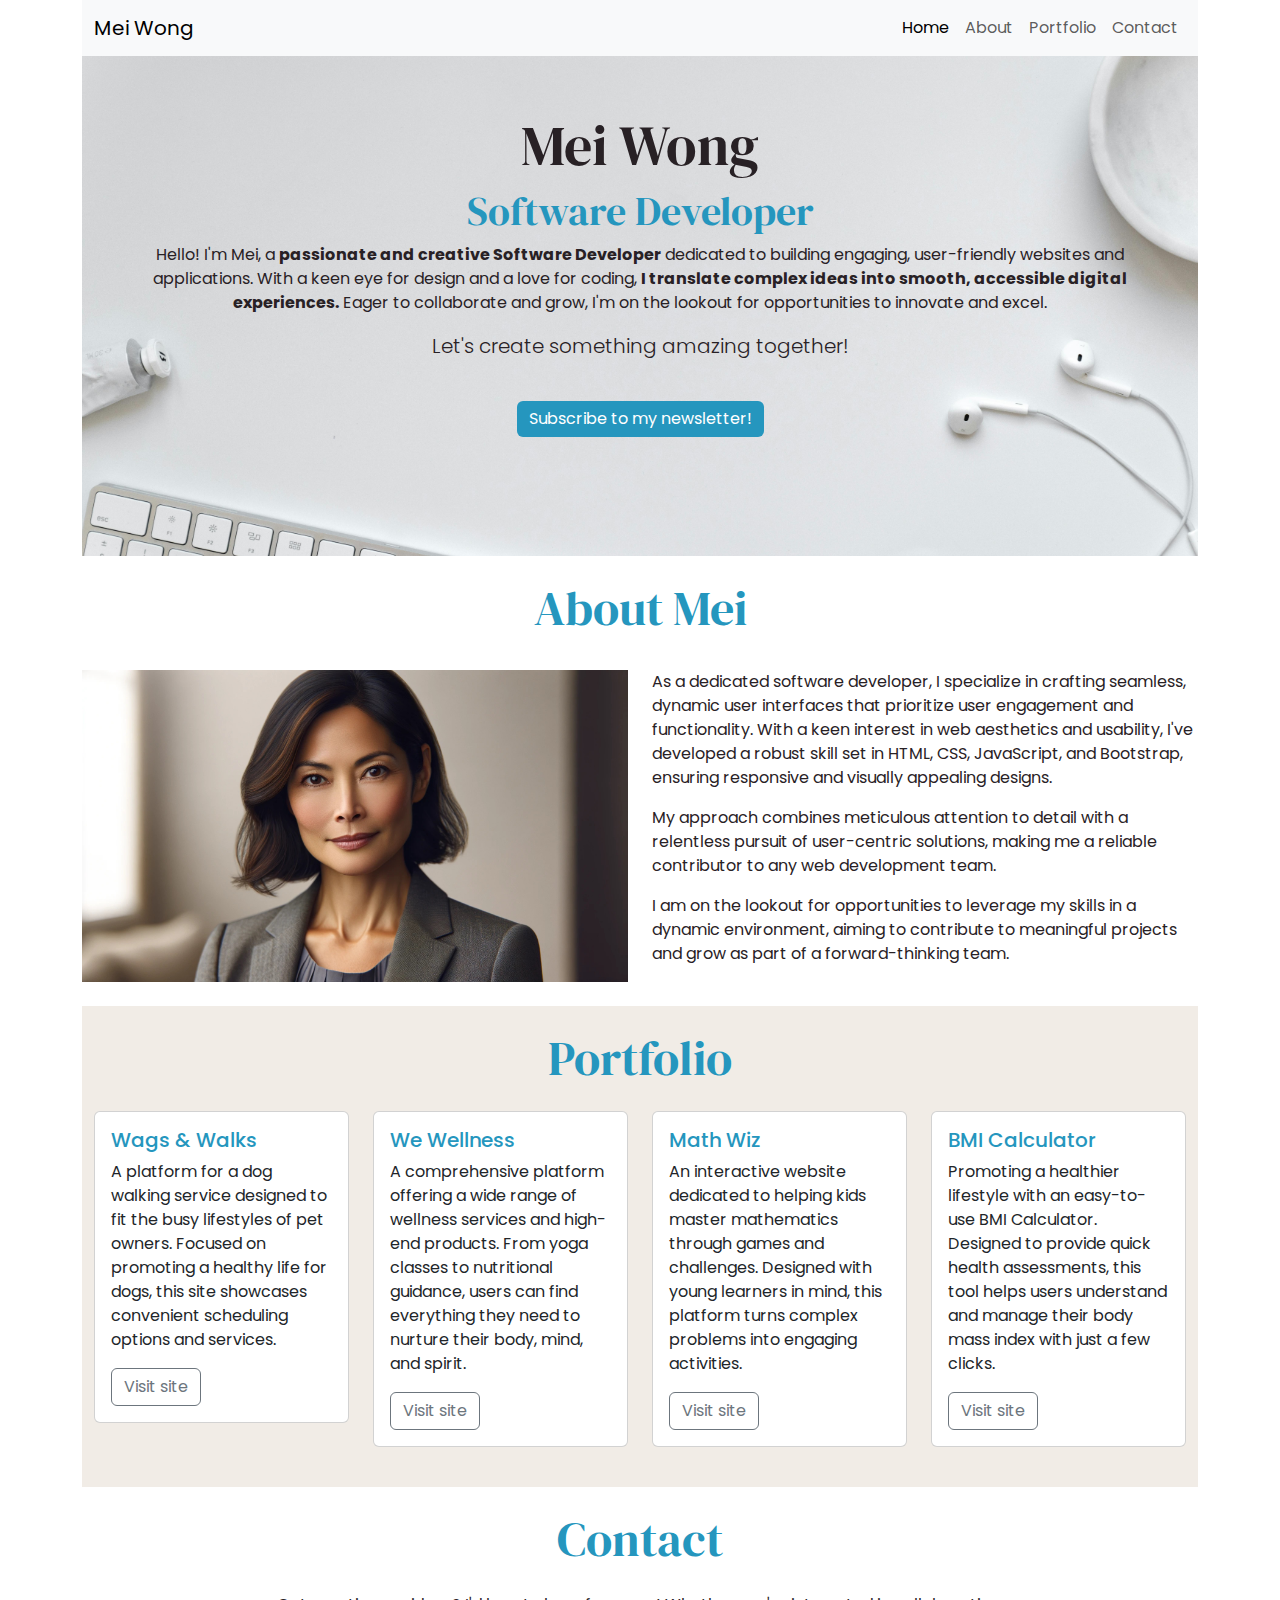
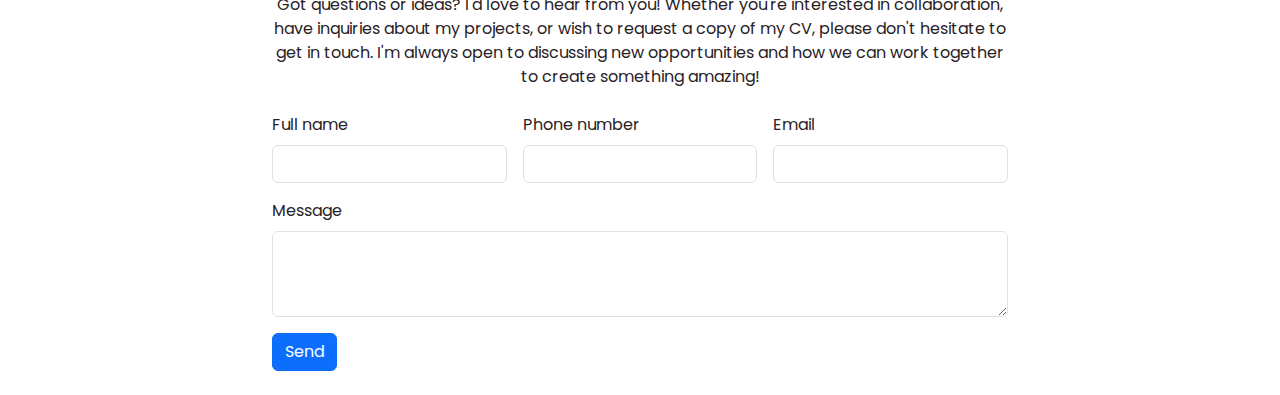
==== index.html @ 1feaf0b5 "Insomnia coding is never a good idea." ====
<!DOCTYPE html>
<html lang="en">
  <head>
    <meta charset="UTF-8" />
    <meta name="viewport" content="width=device-width, initial-scale=1.0" />
    <title>Mei Wong | Software Developer</title>
    <!-- Bootstrap CSS -->
    <link
      href="https://cdn.jsdelivr.net/npm/bootstrap@5.3.3/dist/css/bootstrap.min.css"
      rel="stylesheet"
      integrity="sha384-QWTKZyjpPEjISv5WaRU9OFeRpok6YctnYmDr5pNlyT2bRjXh0JMhjY6hW+ALEwIH"
      crossorigin="anonymous"
    />
    <link rel="stylesheet" href="assets/css/style.css" />
  </head>
  <body>
    <!-- header -->
    <header class="container">
      <!-- navigation -->
      <!-- 
        navbar-expand-sm changed to navbar-expand-sm to only show collapsed menu on xs and small screens,
        mb-4 used to add margin under navbar 
      -->
      <nav class="navbar navbar-expand-sm bg-body-tertiary">
        <div class="container-fluid">
          <a class="navbar-brand" href="#">Mei Wong</a>
          <button
            class="navbar-toggler"
            type="button"
            data-bs-toggle="collapse"
            data-bs-target="#navbarSupportedContent"
            aria-controls="navbarSupportedContent"
            aria-expanded="false"
            aria-label="Toggle navigation"
          >
            <span class="navbar-toggler-icon"></span>
          </button>
          <div class="collapse navbar-collapse" id="navbarSupportedContent">
            <!-- me-auto changed to ms-auto to push navbar-nav contents to the right of the navbar -->
            <ul class="navbar-nav ms-auto mb-2 mb-lg-0">
              <li class="nav-item">
                <a class="nav-link active" aria-current="page" href="#">Home</a>
              </li>
              <li class="nav-item">
                <a class="nav-link" href="#about">About</a>
              </li>
              <li class="nav-item">
                <a class="nav-link" href="#portfolio">Portfolio</a>
              </li>
              <li class="nav-item">
                <a class="nav-link" href="#contact">Contact</a>
              </li>
            </ul>
          </div>
        </div>
      </nav>

      <!-- Hero section -->
      <section class="row">
        <!-- text-center class used to centre text -->
        <div id="hero-section" class="col-12 text-center">
          <div class="hero-background-img">
            <h1 class="display-4">Mei Wong</h1>
            <h2 class="display-6">Software Developer</h2>
            <p>
              Hello! I'm Mei, a
              <strong>passionate and creative Software Developer</strong>
              dedicated to building engaging, user-friendly websites and
              applications. With a keen eye for design and a love for coding,
              <strong
                >I translate complex ideas into smooth, accessible digital
                experiences.</strong
              >
              Eager to collaborate and grow, I'm on the lookout for
              opportunities to innovate and excel.
            </p>
            <p class="lead">Let's create something amazing together!</p>

            <!-- 
            Button trigger modal 
            mb-4 used to add margin under button 
            do not change the ID of the button or a specific event listener will need to be set using JS (outside of scope for students) 
          -->
            <button
              id="subscribe-button"
              type="button"
              class="btn btn-primary my-4"
              data-bs-toggle="modal"
              data-bs-target="#exampleModal"
            >
              Subscribe to my newsletter!
            </button>
          </div>
        </div>
      </section>
    </header>
    <main class="container">
      <section id="about" class="row">
        <!-- mb-4 used to add margin under heading -->
        <div class="col-12 text-center my-4">
          <h2 class="display-5">About Mei</h2>
        </div>
        <!-- mb-4 used to add margin under image -->
        <div class="col-12 col-md-6 mb-4">
          <!-- img-fluid class makes the image responsive to its container -->
          <img
            src="assets/images/mei-wong.jpg"
            class="img-fluid"
            alt="Mei Wong"
          />
        </div>
        <div class="col-12 col-md-6">
          <p>
            As a dedicated software developer, I specialize in crafting
            seamless, dynamic user interfaces that prioritize user engagement
            and functionality. With a keen interest in web aesthetics and
            usability, I've developed a robust skill set in HTML, CSS,
            JavaScript, and Bootstrap, ensuring responsive and visually
            appealing designs.
          </p>
          <p>
            My approach combines meticulous attention to detail with a
            relentless pursuit of user-centric solutions, making me a reliable
            contributor to any web development team.
          </p>
          <p>
            I am on the lookout for opportunities to leverage my skills in a
            dynamic environment, aiming to contribute to meaningful projects and
            grow as part of a forward-thinking team.
          </p>
        </div>
      </section>
      <section id="portfolio" class="container mb-4 pb-4">
        <div class="row">
          <div class="col-12">
            <h2 class="display-5 text-center my-4">Portfolio</h2>
          </div>
          <div class="col-12 col-md-6 col-lg-3">
            <div class="card mb-3">
              <div class="card-body">
                <h5 class="card-title">Wags & Walks</h5>
                <p class="card-text">
                  A platform for a dog walking service designed to fit the busy
                  lifestyles of pet owners. Focused on promoting a healthy life
                  for dogs, this site showcases convenient scheduling options
                  and services.
                </p>
                <a href="#" class="btn btn-outline-secondary">Visit site</a>
              </div>
            </div>
          </div>
          <div class="col-12 col-md-6 col-lg-3">
            <div class="card mb-3">
              <div class="card-body">
                <h5 class="card-title">We Wellness</h5>
                <p class="card-text">
                  A comprehensive platform offering a wide range of wellness
                  services and high-end products. From yoga classes to
                  nutritional guidance, users can find everything they need to
                  nurture their body, mind, and spirit.
                </p>
                <a href="#" class="btn btn-outline-secondary">Visit site</a>
              </div>
            </div>
          </div>
          <div class="col-12 col-md-6 col-lg-3">
            <div class="card mb-3">
              <div class="card-body">
                <h5 class="card-title">Math Wiz</h5>
                <p class="card-text">
                  An interactive website dedicated to helping kids master
                  mathematics through games and challenges. Designed with young
                  learners in mind, this platform turns complex problems into
                  engaging activities.
                </p>
                <a href="#" class="btn btn-outline-secondary">Visit site</a>
              </div>
            </div>
          </div>
          <div class="col-12 col-md-6 col-lg-3">
            <div class="card mb-3">
              <div class="card-body">
                <h5 class="card-title">BMI Calculator</h5>
                <p class="card-text">
                  Promoting a healthier lifestyle with an easy-to-use BMI
                  Calculator. Designed to provide quick health assessments, this
                  tool helps users understand and manage their body mass index
                  with just a few clicks.
                </p>
                <a href="#" class="btn btn-outline-secondary">Visit site</a>
              </div>
            </div>
          </div>
        </div>
      </section>
    </main>
    <footer id="contact" class="container">
      <div class="row justify-content-center">
        <div class="col-12 col-md-10 col-lg-8 text-center">
          <h2 class="display-5 mb-4">Contact</h2>
          <p class="mb-4">
            Got questions or ideas? I'd love to hear from you! Whether you're
            interested in collaboration, have inquiries about my projects, or
            wish to request a copy of my CV, please don't hesitate to get in
            touch. I'm always open to discussing new opportunities and how we
            can work together to create something amazing!
          </p>
        </div>
        <div class="col-12 col-md-10 col-lg-8">
          <form class="row g-3 mb-4">
            <div class="col-lg-4">
              <label for="name" class="form-label">Full name</label>
              <input type="text" class="form-control" id="name" />
            </div>
            <div class="col-lg-4">
              <label for="phonenumber" class="form-label">Phone number</label>
              <input type="number" class="form-control" id="phonenumber" />
            </div>
            <div class="col-lg-4">
              <label for="email" class="form-label">Email</label>
              <input type="email" class="form-control" id="email" />
            </div>
            <div class="col-12">
              <label for="message" class="form-label">Message</label>
              <textarea class="form-control" id="message" rows="3"></textarea>
            </div>
            <div class="col-12">
              <button type="submit" class="btn btn-primary">Send</button>
            </div>
          </form>
        </div>
      </div>
    </footer>

    <!-- Modal -->
    <div
      class="modal fade"
      id="exampleModal"
      tabindex="-1"
      aria-labelledby="exampleModalLabel"
      aria-hidden="true"
    >
      <div class="modal-dialog">
        <div class="modal-content">
          <div class="modal-header">
            <h1 class="modal-title fs-5" id="exampleModalLabel">Subscribe</h1>
            <button
              type="button"
              class="btn-close"
              data-bs-dismiss="modal"
              aria-label="Close"
            ></button>
          </div>
          <div class="modal-body">
            <form class="row g-3">
              <div class="col-12">
                <p>
                  Join my newsletter for the latest updates on my projects,
                  coding tips, and industry insights delivered straight to your
                  inbox.
                </p>
              </div>
              <div class="col-12">
                <label for="inputName" class="form-label">Name</label>
                <input
                  type="text"
                  class="form-control"
                  id="inputName"
                  required
                />
              </div>
              <div class="col-12">
                <label for="inputEmail" class="form-label">Email</label>
                <input
                  type="email"
                  class="form-control"
                  id="inputEmail"
                  required
                />
              </div>
              <div class="col-12 mb-4">
                <button
                  type="submit"
                  id="sign-up-button"
                  class="btn btn-primary"
                >
                  Sign up!
                </button>
              </div>
            </form>
          </div>
        </div>
      </div>
    </div>

    <!-- Bootstrap JS -->
    <script
      src="https://cdn.jsdelivr.net/npm/bootstrap@5.3.3/dist/js/bootstrap.bundle.min.js"
      integrity="sha384-YvpcrYf0tY3lHB60NNkmXc5s9fDVZLESaAA55NDzOxhy9GkcIdslK1eN7N6jIeHz"
      crossorigin="anonymous"
    ></script>
  </body>
</html>
---- assets/css/style.css ----
/*  
mid-blue: #2596be
very dark brown: #282125
Smoky cream: #f1ece6
*/

@import url('https://fonts.googleapis.com/css2?family=DM+Serif+Display:ital@0;1&family=Poppins&display=swap');

body {
    font-family: "Poppins", sans-serif;
    color: #282125;
}

h1,
h2,
h3 {
    font-family: "DM Serif Display", serif;
}

.hero-background-img {
    background-image: url("../images/background.jpg");
    background-size: cover;
    background-position: center;
    min-height: 500px;
    padding: 5%;
}

#subscribe-button,
#sign-up-button {
    background-color: #2596be;
    border: #2596be
}

#portfolio {
    background-color: #f1ece6;
}

#portfolio .card-title,
h2 {
    color: #2596be;
}
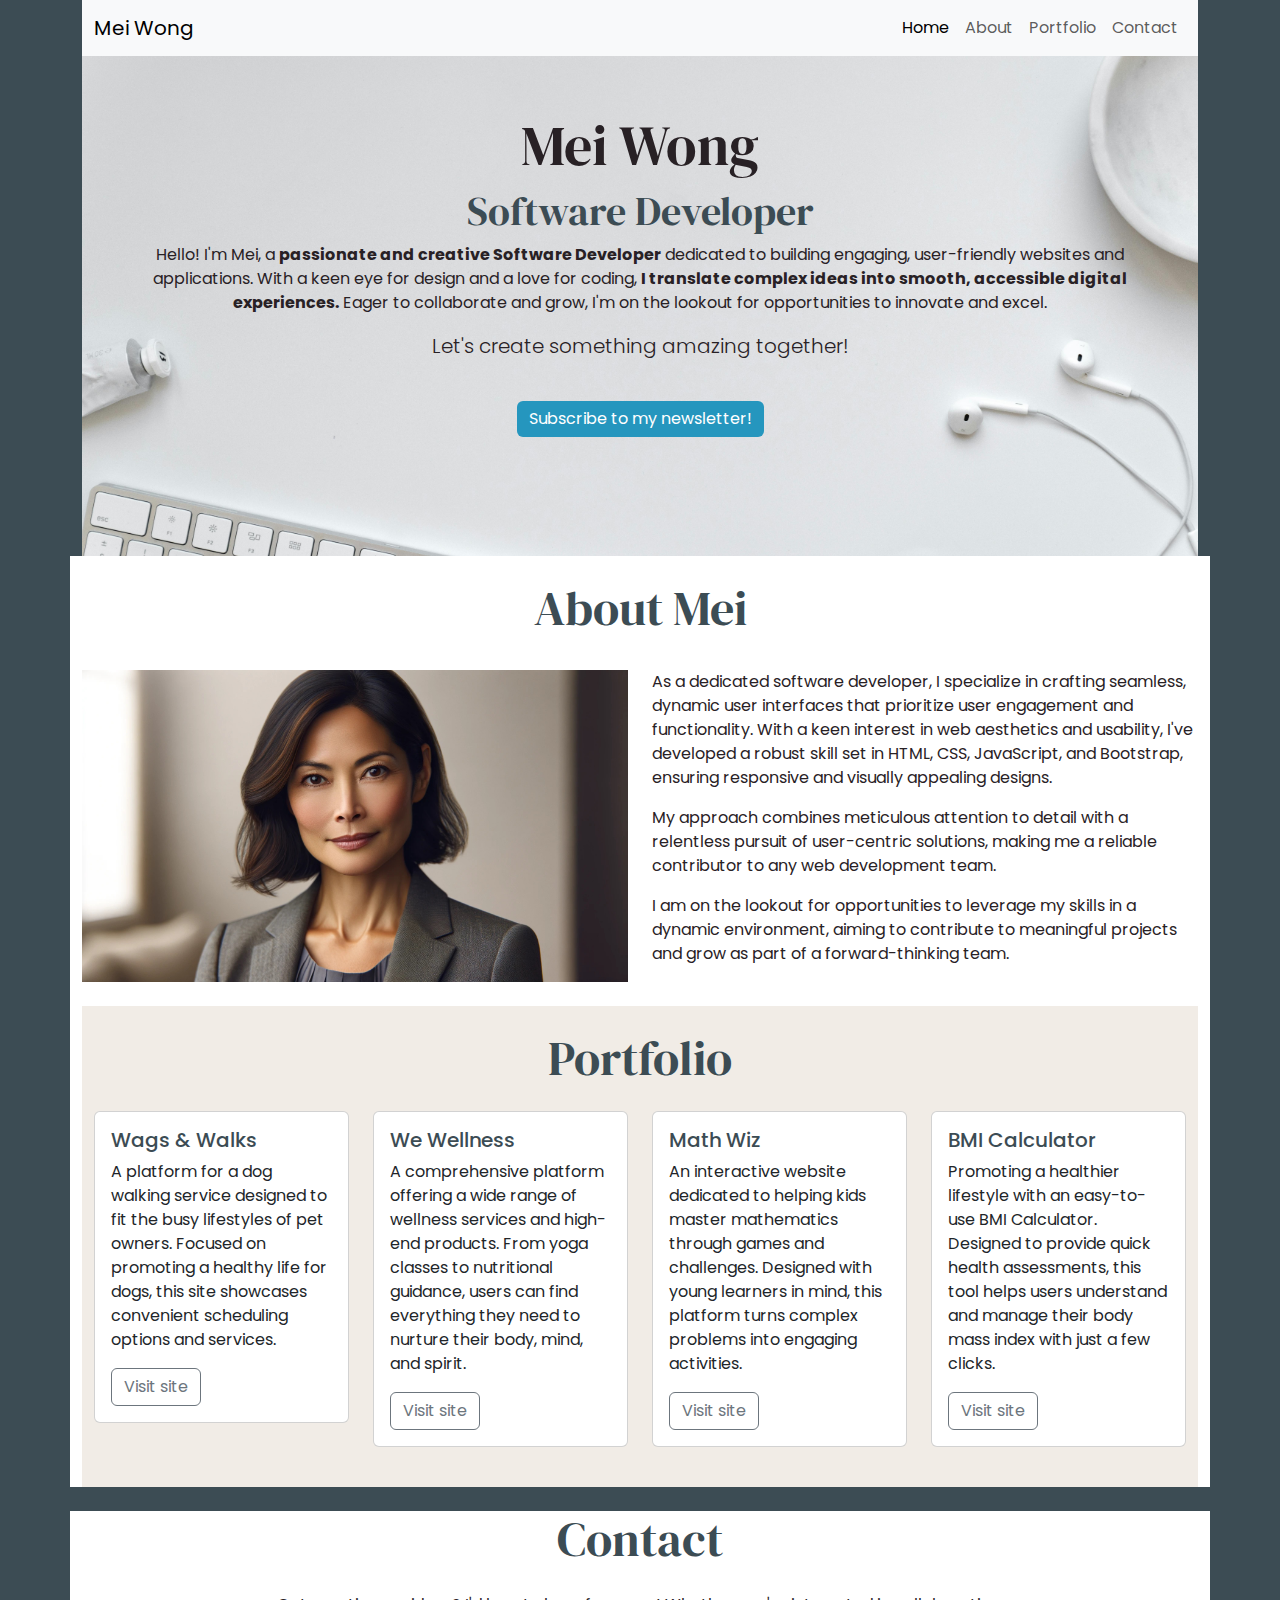
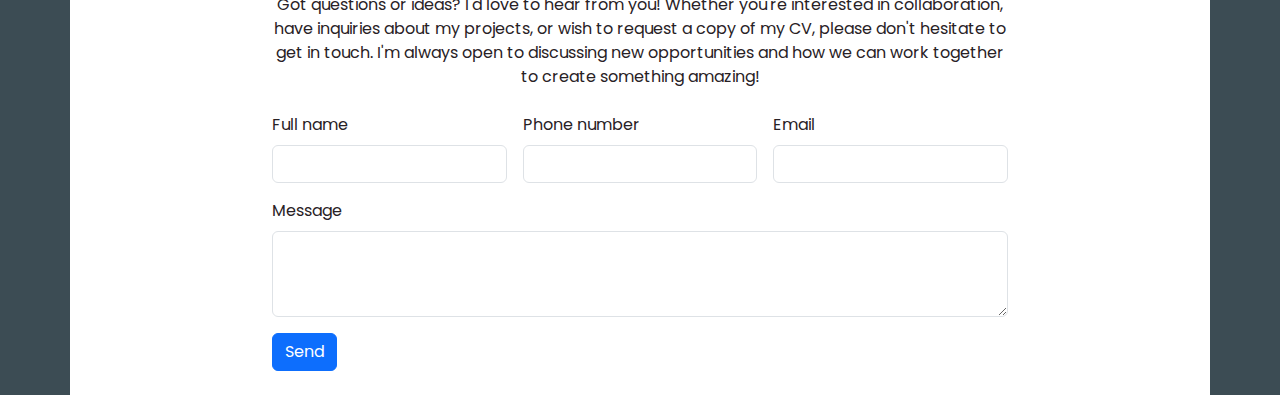
==== commit 0afc8982: "Update styling - some errors to fix" ====
--- a/index.html
+++ b/index.html
@@ -94,7 +94,7 @@
         </div>
       </section>
     </header>
-    <main class="container">
+    <main class="container white-background">
       <section id="about" class="row">
         <!-- mb-4 used to add margin under heading -->
         <div class="col-12 text-center my-4">
@@ -194,7 +194,7 @@
         </div>
       </section>
     </main>
-    <footer id="contact" class="container">
+    <footer id="contact" class="container white-background">
       <div class="row justify-content-center">
         <div class="col-12 col-md-10 col-lg-8 text-center">
           <h2 class="display-5 mb-4">Contact</h2>
--- a/assets/css/style.css
+++ b/assets/css/style.css
@@ -1,6 +1,7 @@
 /*  
 mid-blue: #2596be
 very dark brown: #282125
+dark-blue: #3c4c54
 Smoky cream: #f1ece6
 */
 
@@ -9,6 +10,7 @@
 body {
     font-family: "Poppins", sans-serif;
     color: #282125;
+    background-color: #3c4c54;
 }
 
 h1,
@@ -31,11 +33,15 @@
     border: #2596be
 }
 
+.white-background {
+    background-color: white;
+}
+
 #portfolio {
     background-color: #f1ece6;
 }
 
 #portfolio .card-title,
 h2 {
-    color: #2596be;
+    color: #3c4c54;
 }
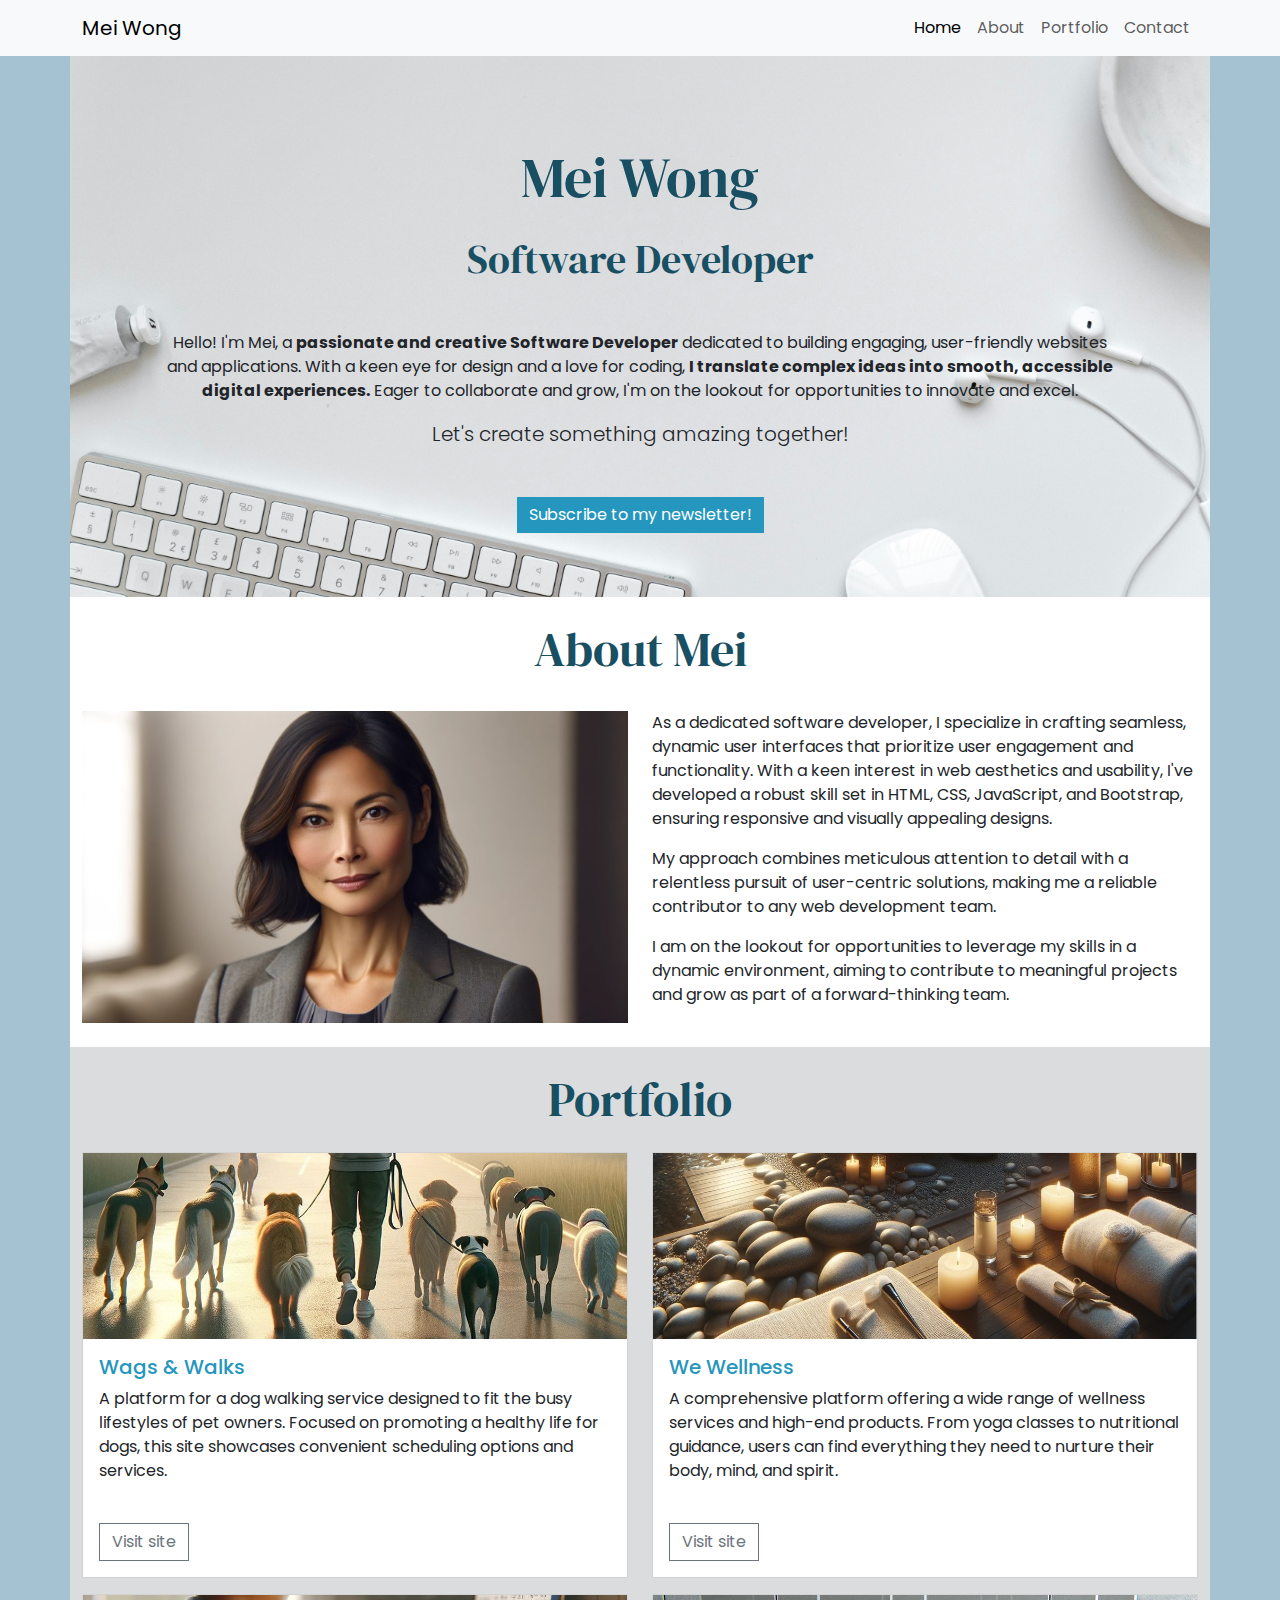
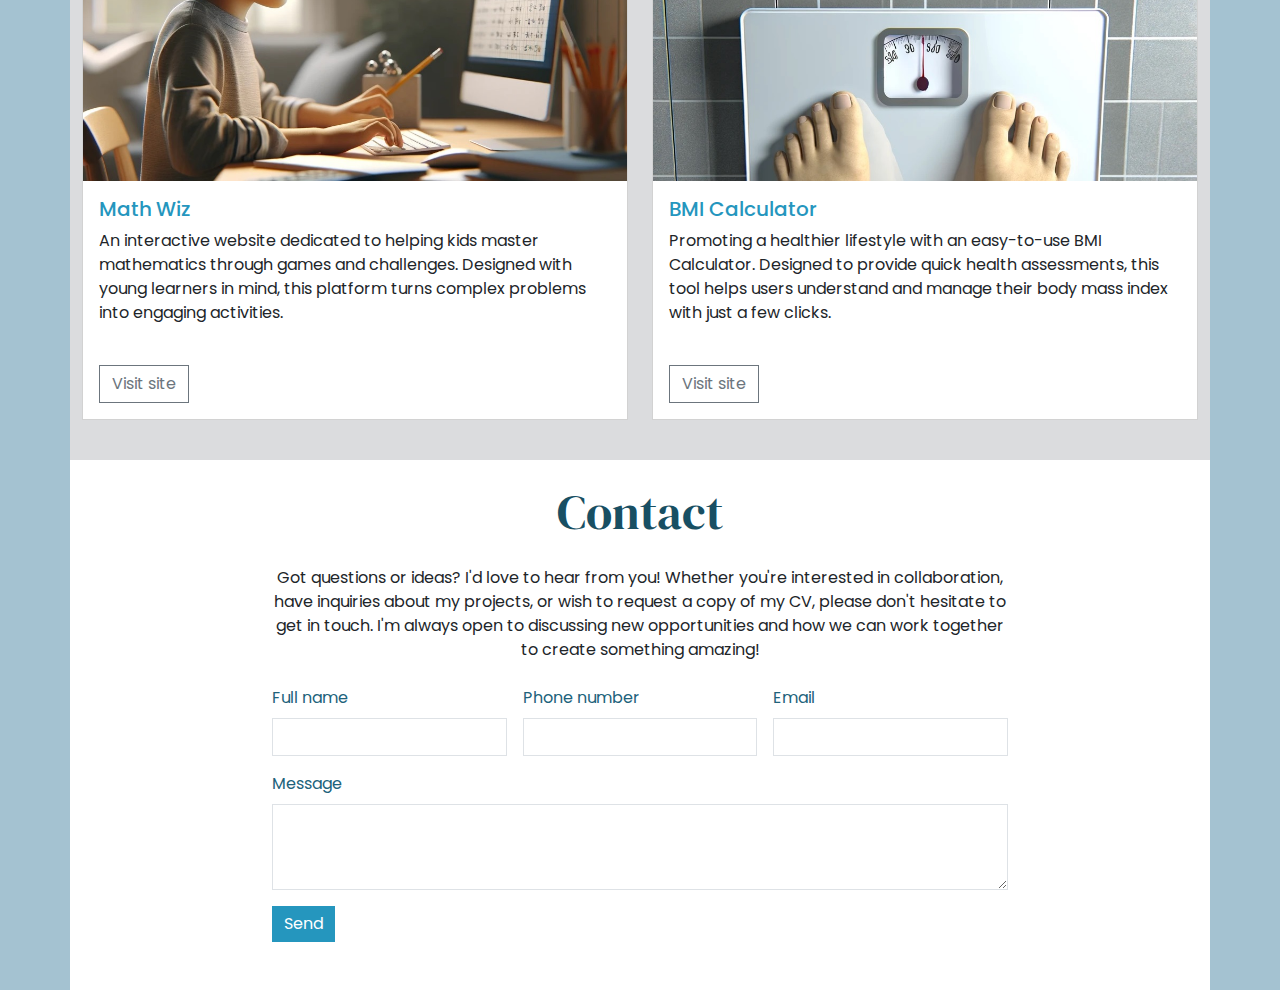
==== commit 0db928ff: "Add remaining sections and styling to home page," ====
--- a/index.html
+++ b/index.html
@@ -4,7 +4,6 @@
     <meta charset="UTF-8" />
     <meta name="viewport" content="width=device-width, initial-scale=1.0" />
     <title>Mei Wong | Software Developer</title>
-    <!-- Bootstrap CSS -->
     <link
       href="https://cdn.jsdelivr.net/npm/bootstrap@5.3.3/dist/css/bootstrap.min.css"
       rel="stylesheet"
@@ -14,129 +13,143 @@
     <link rel="stylesheet" href="assets/css/style.css" />
   </head>
   <body>
+    <!-- navigation -->
+    <!-- 
+        navbar-expand-sm changed to navbar-expand-sm to 
+        only show collapsed menu on xs and small screens 
+    -->
+    <nav class="navbar navbar-expand-sm bg-body-tertiary">
+      <div class="container">
+        <a class="navbar-brand" href="#">Mei Wong</a>
+        <button
+          class="navbar-toggler"
+          type="button"
+          data-bs-toggle="collapse"
+          data-bs-target="#navbarSupportedContent"
+          aria-controls="navbarSupportedContent"
+          aria-expanded="false"
+          aria-label="Toggle navigation"
+        >
+          <span class="navbar-toggler-icon"></span>
+        </button>
+        <div class="collapse navbar-collapse" id="navbarSupportedContent">
+          <!-- me-auto changed to ms-auto to push navbar-nav contents to the right of the navbar -->
+          <ul class="navbar-nav ms-auto mb-lg-0">
+            <li class="nav-item">
+              <a class="nav-link active" aria-current="page" href="#">Home</a>
+            </li>
+            <li class="nav-item">
+              <a class="nav-link" href="#about">About</a>
+            </li>
+            <li class="nav-item">
+              <a class="nav-link" href="#portfolio">Portfolio</a>
+            </li>
+            <li class="nav-item">
+              <a class="nav-link" href="#contact">Contact</a>
+            </li>
+          </ul>
+        </div>
+      </div>
+    </nav>
     <!-- header -->
-    <header class="container">
-      <!-- navigation -->
-      <!-- 
-        navbar-expand-sm changed to navbar-expand-sm to only show collapsed menu on xs and small screens,
-        mb-4 used to add margin under navbar 
-      -->
-      <nav class="navbar navbar-expand-sm bg-body-tertiary">
-        <div class="container-fluid">
-          <a class="navbar-brand" href="#">Mei Wong</a>
+    <header id="hero" class="container">
+      <!-- section with hero image -->
+      <section class="row">
+        <!-- text-center class used to centre all text inside column -->
+        <div class="col-12 text-center">
+          <h1 class="display-4 my-4">Mei Wong</h1>
+          <!-- mb-5 gives extra margin spacing under subheading -->
+          <h2 class="display-6 mb-5">Software Developer</h2>
+          <p>
+            Hello! I'm Mei, a
+            <strong>passionate and creative Software Developer</strong>
+            dedicated to building engaging, user-friendly websites and
+            applications. With a keen eye for design and a love for coding,
+            <strong
+              >I translate complex ideas into smooth, accessible digital
+              experiences.</strong
+            >
+            Eager to collaborate and grow, I'm on the lookout for opportunities
+            to innovate and excel.
+          </p>
+          <!-- mb-5 gives extra margin spacing under lead text -->
+          <p class="lead mb-5">Let's create something amazing together!</p>
+
+          <!-- 
+            Button trigger modal 
+            do not change the data-bs-target of the button or the ID of the modal,
+            otherwise a specific event listener will need to be set using JS 
+            (outside of scope for students) 
+            - custom-button class on button added for custom CSS
+          -->
           <button
-            class="navbar-toggler"
             type="button"
-            data-bs-toggle="collapse"
-            data-bs-target="#navbarSupportedContent"
-            aria-controls="navbarSupportedContent"
-            aria-expanded="false"
-            aria-label="Toggle navigation"
+            class="btn btn-primary custom-button sharp-corners"
+            data-bs-toggle="modal"
+            data-bs-target="#exampleModal"
           >
-            <span class="navbar-toggler-icon"></span>
+            Subscribe to my newsletter!
           </button>
-          <div class="collapse navbar-collapse" id="navbarSupportedContent">
-            <!-- me-auto changed to ms-auto to push navbar-nav contents to the right of the navbar -->
-            <ul class="navbar-nav ms-auto mb-2 mb-lg-0">
-              <li class="nav-item">
-                <a class="nav-link active" aria-current="page" href="#">Home</a>
-              </li>
-              <li class="nav-item">
-                <a class="nav-link" href="#about">About</a>
-              </li>
-              <li class="nav-item">
-                <a class="nav-link" href="#portfolio">Portfolio</a>
-              </li>
-              <li class="nav-item">
-                <a class="nav-link" href="#contact">Contact</a>
-              </li>
-            </ul>
-          </div>
-        </div>
-      </nav>
-
-      <!-- Hero section -->
-      <section class="row">
-        <!-- text-center class used to centre text -->
-        <div id="hero-section" class="col-12 text-center">
-          <div class="hero-background-img">
-            <h1 class="display-4">Mei Wong</h1>
-            <h2 class="display-6">Software Developer</h2>
-            <p>
-              Hello! I'm Mei, a
-              <strong>passionate and creative Software Developer</strong>
-              dedicated to building engaging, user-friendly websites and
-              applications. With a keen eye for design and a love for coding,
-              <strong
-                >I translate complex ideas into smooth, accessible digital
-                experiences.</strong
-              >
-              Eager to collaborate and grow, I'm on the lookout for
-              opportunities to innovate and excel.
-            </p>
-            <p class="lead">Let's create something amazing together!</p>
-
-            <!-- 
-            Button trigger modal 
-            mb-4 used to add margin under button 
-            do not change the ID of the button or a specific event listener will need to be set using JS (outside of scope for students) 
-          -->
-            <button
-              id="subscribe-button"
-              type="button"
-              class="btn btn-primary my-4"
-              data-bs-toggle="modal"
-              data-bs-target="#exampleModal"
-            >
-              Subscribe to my newsletter!
-            </button>
-          </div>
         </div>
       </section>
     </header>
-    <main class="container white-background">
-      <section id="about" class="row">
-        <!-- mb-4 used to add margin under heading -->
-        <div class="col-12 text-center my-4">
-          <h2 class="display-5">About Mei</h2>
-        </div>
-        <!-- mb-4 used to add margin under image -->
-        <div class="col-12 col-md-6 mb-4">
-          <!-- img-fluid class makes the image responsive to its container -->
-          <img
-            src="assets/images/mei-wong.jpg"
-            class="img-fluid"
-            alt="Mei Wong"
-          />
-        </div>
-        <div class="col-12 col-md-6">
-          <p>
-            As a dedicated software developer, I specialize in crafting
-            seamless, dynamic user interfaces that prioritize user engagement
-            and functionality. With a keen interest in web aesthetics and
-            usability, I've developed a robust skill set in HTML, CSS,
-            JavaScript, and Bootstrap, ensuring responsive and visually
-            appealing designs.
-          </p>
-          <p>
-            My approach combines meticulous attention to detail with a
-            relentless pursuit of user-centric solutions, making me a reliable
-            contributor to any web development team.
-          </p>
-          <p>
-            I am on the lookout for opportunities to leverage my skills in a
-            dynamic environment, aiming to contribute to meaningful projects and
-            grow as part of a forward-thinking team.
-          </p>
+
+    <!-- main content -->
+    <main>
+      <!-- About section -->
+      <section id="about" class="container">
+        <div class="row">
+          <!-- my-4 used to add top and bottom margin to heading -->
+          <div class="col-12 text-center my-4">
+            <h2 class="display-5">About Mei</h2>
+          </div>
+          <!-- mb-4 used to add margin under image -->
+          <div class="col-12 col-md-6 mb-4">
+            <!-- img-fluid class makes the image responsive to its container -->
+            <img
+              src="assets/images/mei-wong.jpg"
+              class="img-fluid"
+              alt="Mei Wong"
+            />
+          </div>
+          <!-- mb-4 used to add margin under text -->
+          <div class="col-12 col-md-6 mb-4">
+            <p>
+              As a dedicated software developer, I specialize in crafting
+              seamless, dynamic user interfaces that prioritize user engagement
+              and functionality. With a keen interest in web aesthetics and
+              usability, I've developed a robust skill set in HTML, CSS,
+              JavaScript, and Bootstrap, ensuring responsive and visually
+              appealing designs.
+            </p>
+            <p>
+              My approach combines meticulous attention to detail with a
+              relentless pursuit of user-centric solutions, making me a reliable
+              contributor to any web development team.
+            </p>
+            <p>
+              I am on the lookout for opportunities to leverage my skills in a
+              dynamic environment, aiming to contribute to meaningful projects
+              and grow as part of a forward-thinking team.
+            </p>
+          </div>
         </div>
       </section>
-      <section id="portfolio" class="container mb-4 pb-4">
+      <!-- portfolio section -->
+      <section id="portfolio" class="container">
         <div class="row">
           <div class="col-12">
+            <!-- mb-4 used to add margin under text -->
             <h2 class="display-5 text-center my-4">Portfolio</h2>
           </div>
-          <div class="col-12 col-md-6 col-lg-3">
+          <!-- cols for cards -->
+          <div class="col-12 col-md-6">
             <div class="card mb-3">
+              <img
+                src="assets/images/wags-and-walks.jpg"
+                class="card-img-top"
+                alt="Image of someone walking several dogs early in the morning"
+              />
               <div class="card-body">
                 <h5 class="card-title">Wags & Walks</h5>
                 <p class="card-text">
@@ -149,8 +162,13 @@
               </div>
             </div>
           </div>
-          <div class="col-12 col-md-6 col-lg-3">
+          <div class="col-12 col-md-6">
             <div class="card mb-3">
+              <img
+                src="assets/images/we-wellness.jpg"
+                class="card-img-top"
+                alt="Image of a spa with candles towels and natural material"
+              />
               <div class="card-body">
                 <h5 class="card-title">We Wellness</h5>
                 <p class="card-text">
@@ -163,8 +181,13 @@
               </div>
             </div>
           </div>
-          <div class="col-12 col-md-6 col-lg-3">
+          <div class="col-12 col-md-6">
             <div class="card mb-3">
+              <img
+                src="assets/images/math-wiz.jpg"
+                class="card-img-top"
+                alt="Image of a child practicing math at a computer"
+              />
               <div class="card-body">
                 <h5 class="card-title">Math Wiz</h5>
                 <p class="card-text">
@@ -177,9 +200,18 @@
               </div>
             </div>
           </div>
-          <div class="col-12 col-md-6 col-lg-3">
+          <!-- 
+            mb-4 adds margin to the bottom of the last column, 
+            allowing for extra spacing at the bottom of the portfolio section 
+          -->
+          <div class="col-12 col-md-6 mb-4">
             <div class="card mb-3">
-              <div class="card-body">
+              <img
+                src="assets/images/bmi-calculator.jpg"
+                class="card-img-top"
+                alt="Image of weighing scales seen from the first person view of the person standing on the scales"
+              />
+              <div class="card-body sharp-corners">
                 <h5 class="card-title">BMI Calculator</h5>
                 <p class="card-text">
                   Promoting a healthier lifestyle with an easy-to-use BMI
@@ -194,10 +226,12 @@
         </div>
       </section>
     </main>
-    <footer id="contact" class="container white-background">
+
+    <!-- Contact section -->
+    <footer id="contact" class="container">
       <div class="row justify-content-center">
         <div class="col-12 col-md-10 col-lg-8 text-center">
-          <h2 class="display-5 mb-4">Contact</h2>
+          <h2 class="display-5 my-4">Contact</h2>
           <p class="mb-4">
             Got questions or ideas? I'd love to hear from you! Whether you're
             interested in collaboration, have inquiries about my projects, or
@@ -206,7 +240,7 @@
             can work together to create something amazing!
           </p>
         </div>
-        <div class="col-12 col-md-10 col-lg-8">
+        <div class="col-12 col-md-10 col-lg-8 mb-4">
           <form class="row g-3 mb-4">
             <div class="col-lg-4">
               <label for="name" class="form-label">Full name</label>
@@ -225,7 +259,9 @@
               <textarea class="form-control" id="message" rows="3"></textarea>
             </div>
             <div class="col-12">
-              <button type="submit" class="btn btn-primary">Send</button>
+              <button type="submit" class="btn btn-primary custom-button">
+                Send
+              </button>
             </div>
           </form>
         </div>
@@ -241,7 +277,8 @@
       aria-hidden="true"
     >
       <div class="modal-dialog">
-        <div class="modal-content">
+        <!-- modal-content ID added to target form elements and button with border-radius 0 -->
+        <div class="modal-content sharp-corners" id="modal-content">
           <div class="modal-header">
             <h1 class="modal-title fs-5" id="exampleModalLabel">Subscribe</h1>
             <button
@@ -279,10 +316,11 @@
                 />
               </div>
               <div class="col-12 mb-4">
+                <!-- id added for custom CSS section -->
                 <button
                   type="submit"
                   id="sign-up-button"
-                  class="btn btn-primary"
+                  class="btn btn-primary custom-button"
                 >
                   Sign up!
                 </button>
--- a/assets/css/style.css
+++ b/assets/css/style.css
@@ -1,47 +1,99 @@
 /*  
-mid-blue: #2596be
-very dark brown: #282125
-dark-blue: #3c4c54
-Smoky cream: #f1ece6
+    #b5e6fe; light blue
+    #a4c2d1; egg blue
+    #dbdcde; light grey
+    #2596be; mid-blue
+    #184f63; dark-blue
 */
+
+/* global styles */
 
 @import url('https://fonts.googleapis.com/css2?family=DM+Serif+Display:ital@0;1&family=Poppins&display=swap');
 
 body {
     font-family: "Poppins", sans-serif;
-    color: #282125;
-    background-color: #3c4c54;
+    background-color: #a4c2d1; /* egg blue */
 }
 
 h1,
-h2,
-h3 {
+h2 {
     font-family: "DM Serif Display", serif;
+    color: #184f63; /* dark blue */
 }
 
-.hero-background-img {
+/* Header */
+
+#hero {
+    background-color: #dbdcde; /* light grey */
     background-image: url("../images/background.jpg");
     background-size: cover;
-    background-position: center;
+    background-position: 50% 75%;
     min-height: 500px;
-    padding: 5%;
+    padding: 5% 7%;
 }
 
-#subscribe-button,
-#sign-up-button {
+/* About section */
+
+#about {
+    background-color: white;
+}
+
+/* Buttons */
+
+.custom-button {
     background-color: #2596be;
     border: #2596be
 }
 
-.white-background {
-    background-color: white;
+.custom-button:hover {
+    background-color: #1d6d8a;
+    border: #1d6d8a
 }
 
+/* portfolio customisations */
+
 #portfolio {
-    background-color: #f1ece6;
+    background-color: #dbdcde; /* light grey */
 }
 
-#portfolio .card-title,
-h2 {
-    color: #3c4c54;
+#portfolio .card-title {
+    color: #2596be;
 }
+
+/* fixes one portfolio card being too short 
+on md & lg screens due to text formatting */
+#portfolio .card-text {
+    min-height: 120px;
+}
+
+#portfolio .btn:hover {
+    background-color: #2596be;
+}
+
+/* Contact customisations */
+#contact {
+    background-color: white; 
+}
+
+#contact label {
+    color: #20627b; /* dark blue */
+}
+
+/* Other customisations */
+
+/* Remove bootstrappy curved edges (from buttons, cards, 
+input fields etc) to give site a sharper appearence */
+#portfolio *,
+#contact *,
+#modal-content *,
+.sharp-corners {
+    border-radius: 0;
+}
+
+/* Bootstrap breakpoint for xl screens */
+@media screen and (min-width: 1400px){
+    /* fixes all portfolio cards being too tall on xl screens */
+    #portfolio .card-text {
+        min-height: auto;
+    }
+}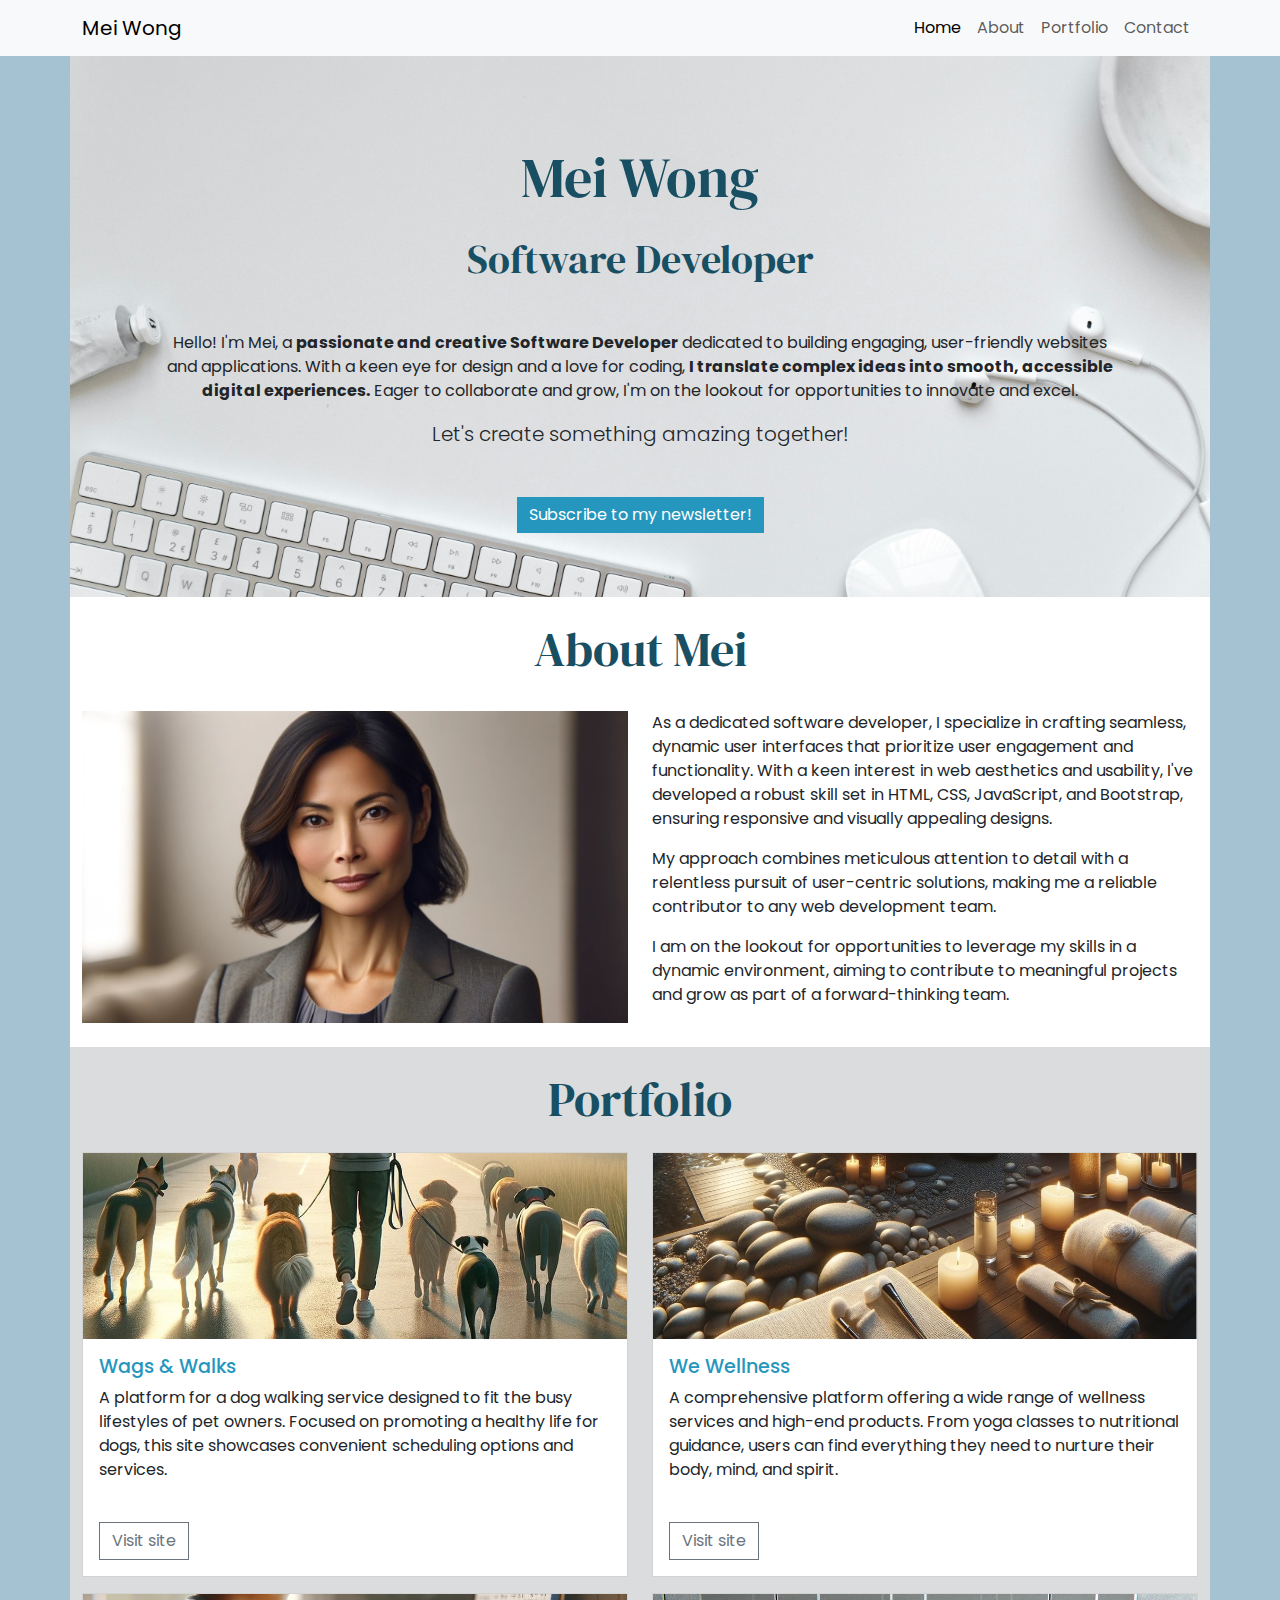
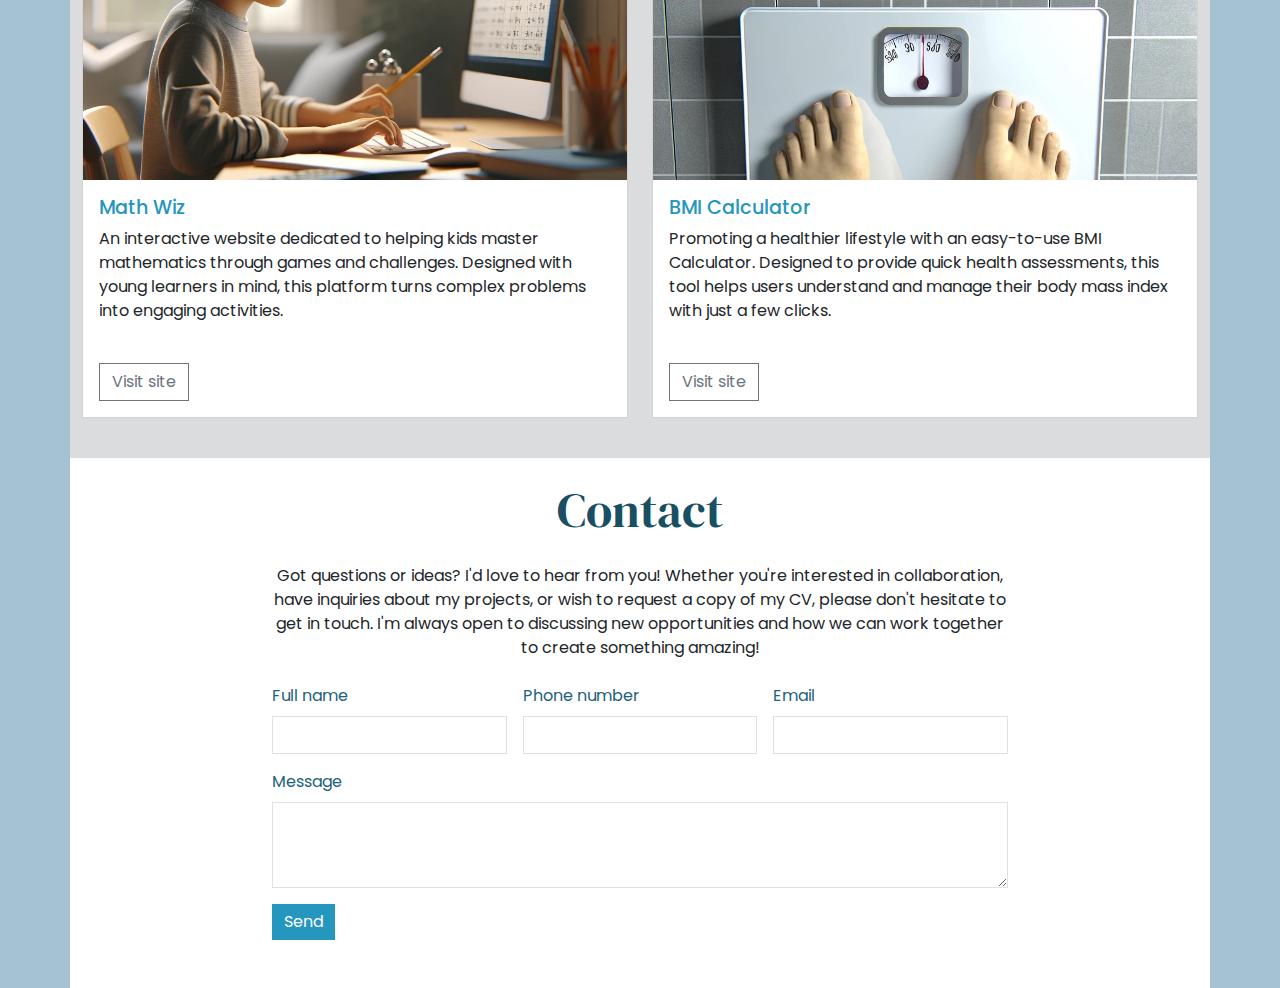
==== commit 8bd3fee2: "adjust heading level and sizing for portfolio cards" ====
--- a/index.html
+++ b/index.html
@@ -65,10 +65,8 @@
             <strong>passionate and creative Software Developer</strong>
             dedicated to building engaging, user-friendly websites and
             applications. With a keen eye for design and a love for coding,
-            <strong
-              >I translate complex ideas into smooth, accessible digital
-              experiences.</strong
-            >
+            <strong>I translate complex ideas into smooth, accessible digital
+              experiences.</strong>
             Eager to collaborate and grow, I'm on the lookout for opportunities
             to innovate and excel.
           </p>
@@ -151,7 +149,7 @@
                 alt="Image of someone walking several dogs early in the morning"
               />
               <div class="card-body">
-                <h5 class="card-title">Wags & Walks</h5>
+                <h3 class="card-title">Wags & Walks</h3>
                 <p class="card-text">
                   A platform for a dog walking service designed to fit the busy
                   lifestyles of pet owners. Focused on promoting a healthy life
@@ -170,7 +168,7 @@
                 alt="Image of a spa with candles towels and natural material"
               />
               <div class="card-body">
-                <h5 class="card-title">We Wellness</h5>
+                <h3 class="card-title">We Wellness</h3>
                 <p class="card-text">
                   A comprehensive platform offering a wide range of wellness
                   services and high-end products. From yoga classes to
@@ -189,7 +187,7 @@
                 alt="Image of a child practicing math at a computer"
               />
               <div class="card-body">
-                <h5 class="card-title">Math Wiz</h5>
+                <h3 class="card-title">Math Wiz</h3>
                 <p class="card-text">
                   An interactive website dedicated to helping kids master
                   mathematics through games and challenges. Designed with young
@@ -212,7 +210,7 @@
                 alt="Image of weighing scales seen from the first person view of the person standing on the scales"
               />
               <div class="card-body sharp-corners">
-                <h5 class="card-title">BMI Calculator</h5>
+                <h3 class="card-title">BMI Calculator</h3>
                 <p class="card-text">
                   Promoting a healthier lifestyle with an easy-to-use BMI
                   Calculator. Designed to provide quick health assessments, this
@@ -248,7 +246,7 @@
             </div>
             <div class="col-lg-4">
               <label for="phonenumber" class="form-label">Phone number</label>
-              <input type="number" class="form-control" id="phonenumber" />
+              <input type="tel" class="form-control" id="phonenumber" />
             </div>
             <div class="col-lg-4">
               <label for="email" class="form-label">Email</label>
--- a/assets/css/style.css
+++ b/assets/css/style.css
@@ -58,6 +58,7 @@
 
 #portfolio .card-title {
     color: #2596be;
+    font-size: 1.2rem;
 }
 
 /* fixes one portfolio card being too short 
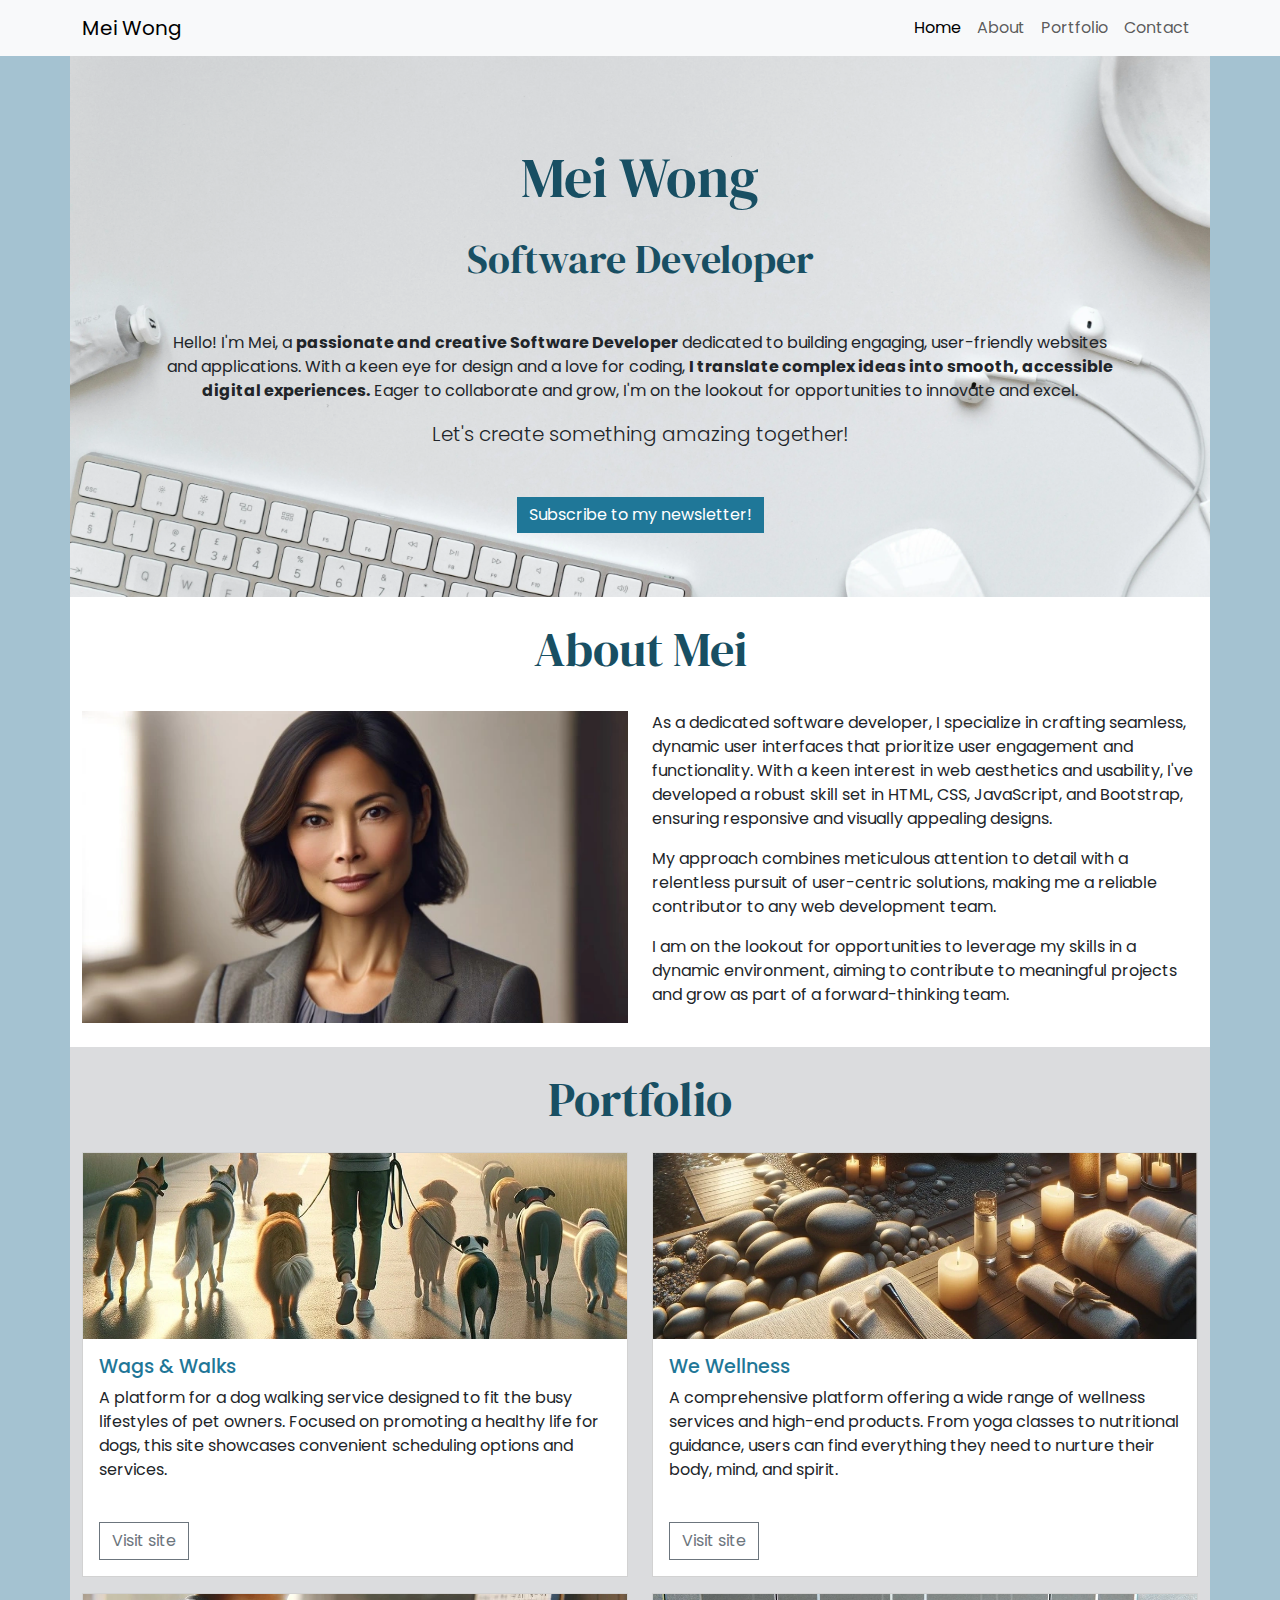
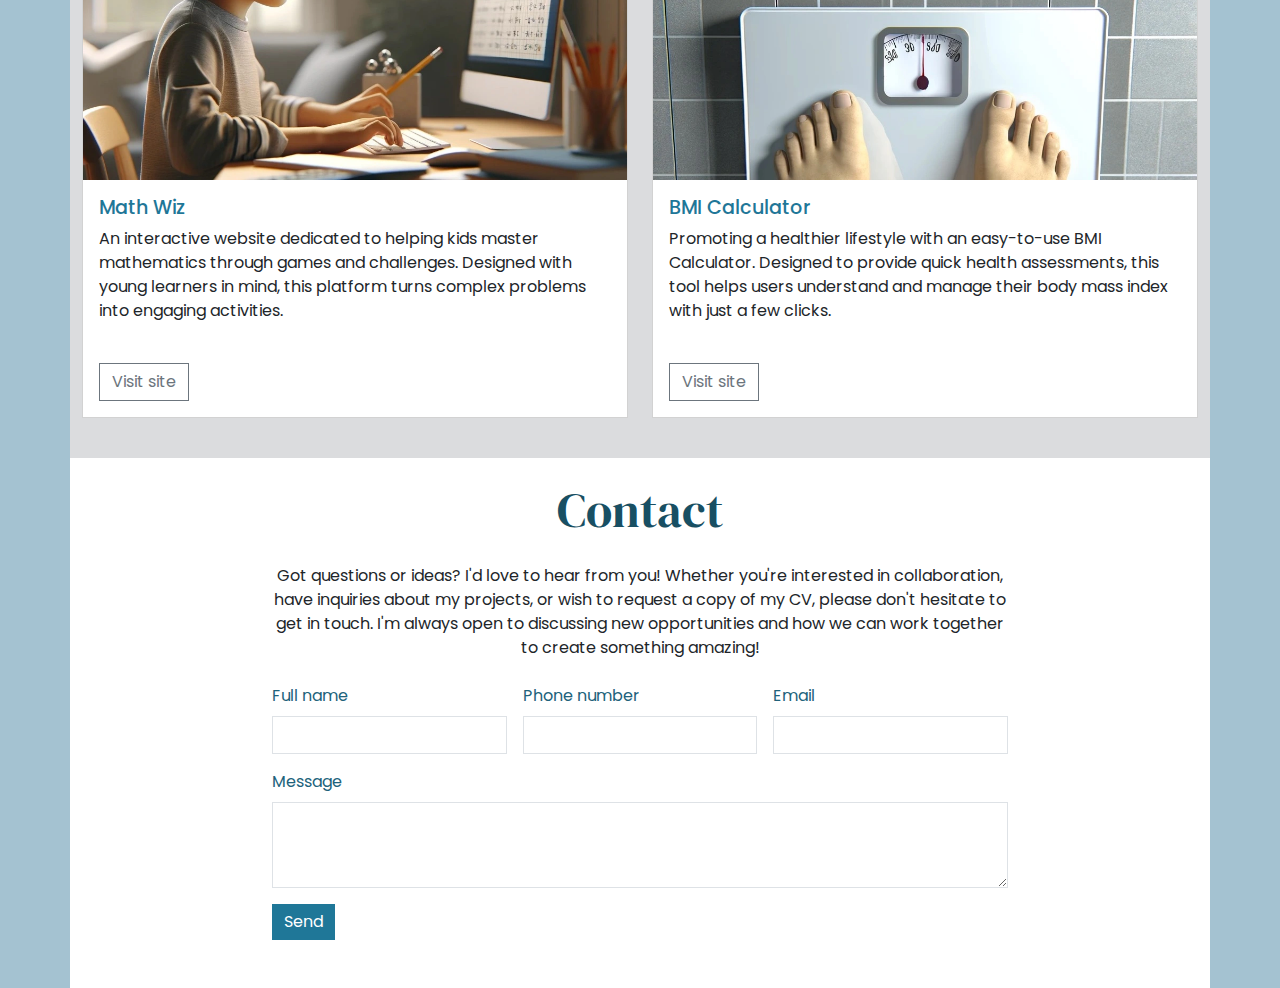
==== commit 8e3372e2: "optimise images" ====
--- a/index.html
+++ b/index.html
@@ -105,7 +105,7 @@
           <div class="col-12 col-md-6 mb-4">
             <!-- img-fluid class makes the image responsive to its container -->
             <img
-              src="assets/images/mei-wong.jpg"
+              src="assets/images/mei-wong.webp"
               class="img-fluid"
               alt="Mei Wong"
             />
@@ -144,7 +144,7 @@
           <div class="col-12 col-md-6">
             <div class="card mb-3">
               <img
-                src="assets/images/wags-and-walks.jpg"
+                src="assets/images/wags-and-walks.webp"
                 class="card-img-top"
                 alt="Image of someone walking several dogs early in the morning"
               />
@@ -163,7 +163,7 @@
           <div class="col-12 col-md-6">
             <div class="card mb-3">
               <img
-                src="assets/images/we-wellness.jpg"
+                src="assets/images/we-wellness.webp"
                 class="card-img-top"
                 alt="Image of a spa with candles towels and natural material"
               />
@@ -182,7 +182,7 @@
           <div class="col-12 col-md-6">
             <div class="card mb-3">
               <img
-                src="assets/images/math-wiz.jpg"
+                src="assets/images/math-wiz.webp"
                 class="card-img-top"
                 alt="Image of a child practicing math at a computer"
               />
@@ -205,7 +205,7 @@
           <div class="col-12 col-md-6 mb-4">
             <div class="card mb-3">
               <img
-                src="assets/images/bmi-calculator.jpg"
+                src="assets/images/bmi-calculator.webp"
                 class="card-img-top"
                 alt="Image of weighing scales seen from the first person view of the person standing on the scales"
               />
--- a/assets/css/style.css
+++ b/assets/css/style.css
@@ -2,7 +2,7 @@
     #b5e6fe; light blue
     #a4c2d1; egg blue
     #dbdcde; light grey
-    #2596be; mid-blue
+    #1f7798; mid-blue
     #184f63; dark-blue
 */
 
@@ -25,7 +25,7 @@
 
 #hero {
     background-color: #dbdcde; /* light grey */
-    background-image: url("../images/background.jpg");
+    background-image: url("../images/background.webp");
     background-size: cover;
     background-position: 50% 75%;
     min-height: 500px;
@@ -41,8 +41,8 @@
 /* Buttons */
 
 .custom-button {
-    background-color: #2596be;
-    border: #2596be
+    background-color: #1f7798;
+    border: #1f7798
 }
 
 .custom-button:hover {
@@ -57,7 +57,7 @@
 }
 
 #portfolio .card-title {
-    color: #2596be;
+    color: #1f7798;
     font-size: 1.2rem;
 }
 
@@ -68,7 +68,7 @@
 }
 
 #portfolio .btn:hover {
-    background-color: #2596be;
+    background-color: #1f7798;
 }
 
 /* Contact customisations */
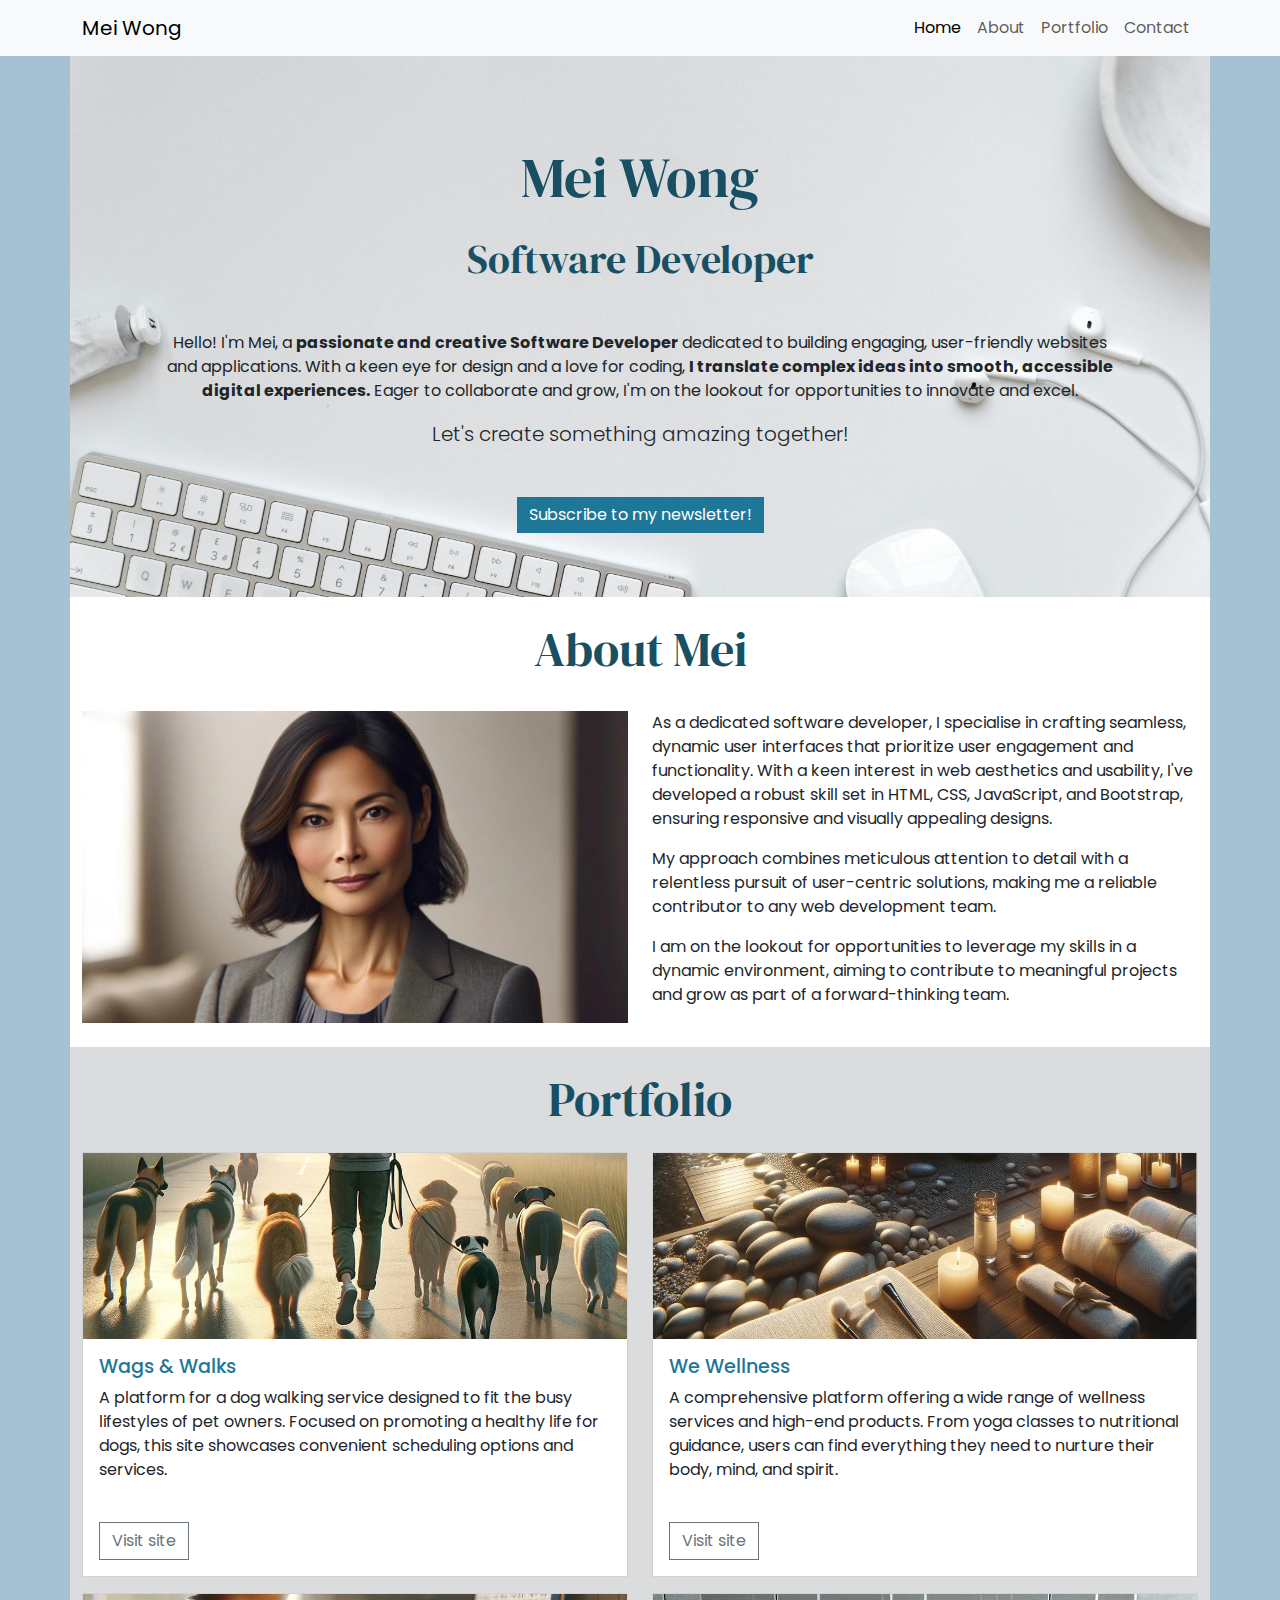
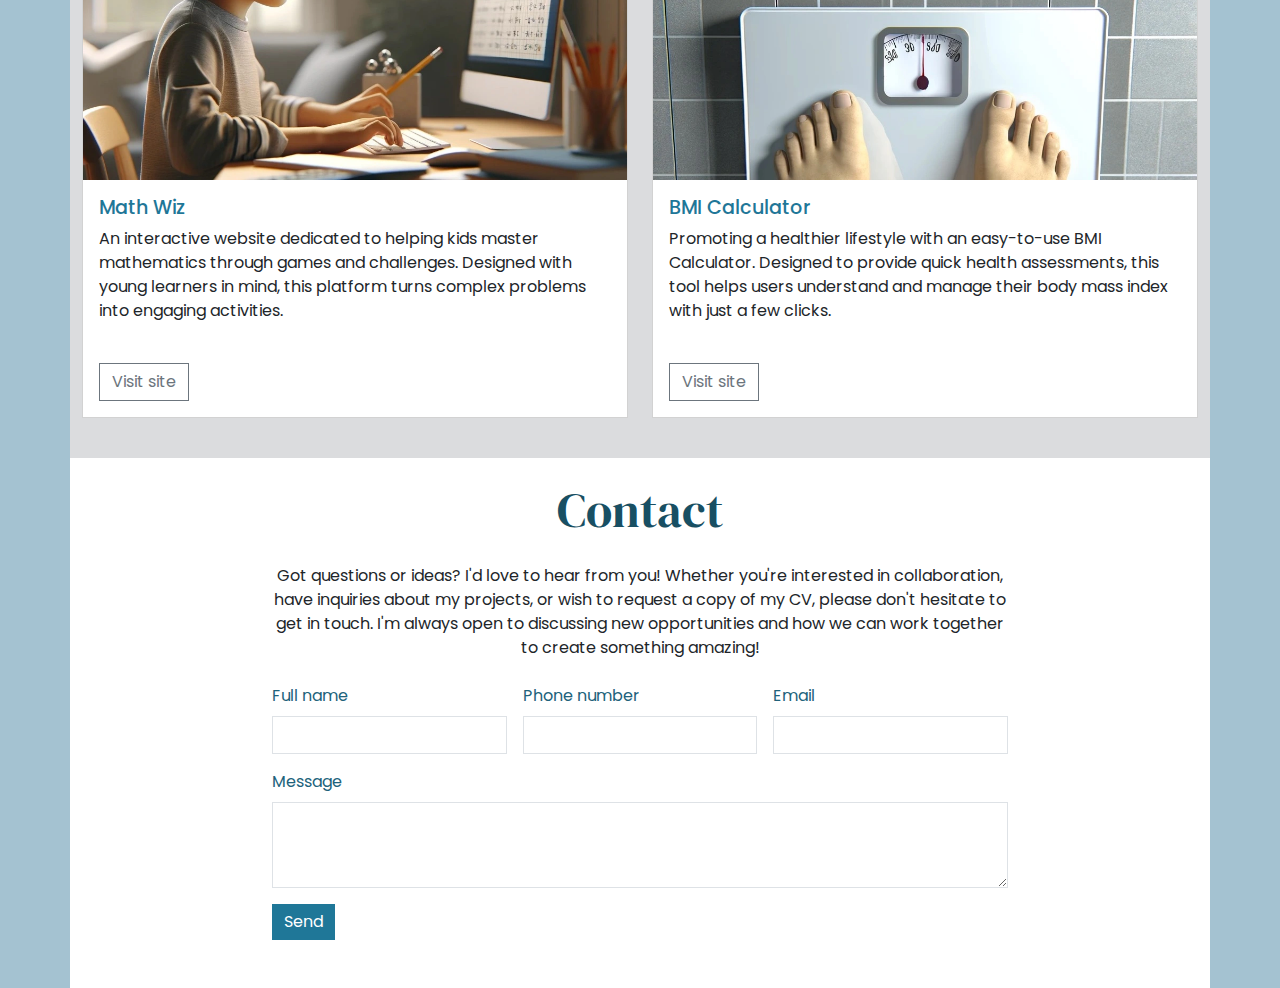
==== commit 5a635dab: "adjust text for british spelling" ====
--- a/index.html
+++ b/index.html
@@ -113,7 +113,7 @@
           <!-- mb-4 used to add margin under text -->
           <div class="col-12 col-md-6 mb-4">
             <p>
-              As a dedicated software developer, I specialize in crafting
+              As a dedicated software developer, I specialise in crafting
               seamless, dynamic user interfaces that prioritize user engagement
               and functionality. With a keen interest in web aesthetics and
               usability, I've developed a robust skill set in HTML, CSS,
